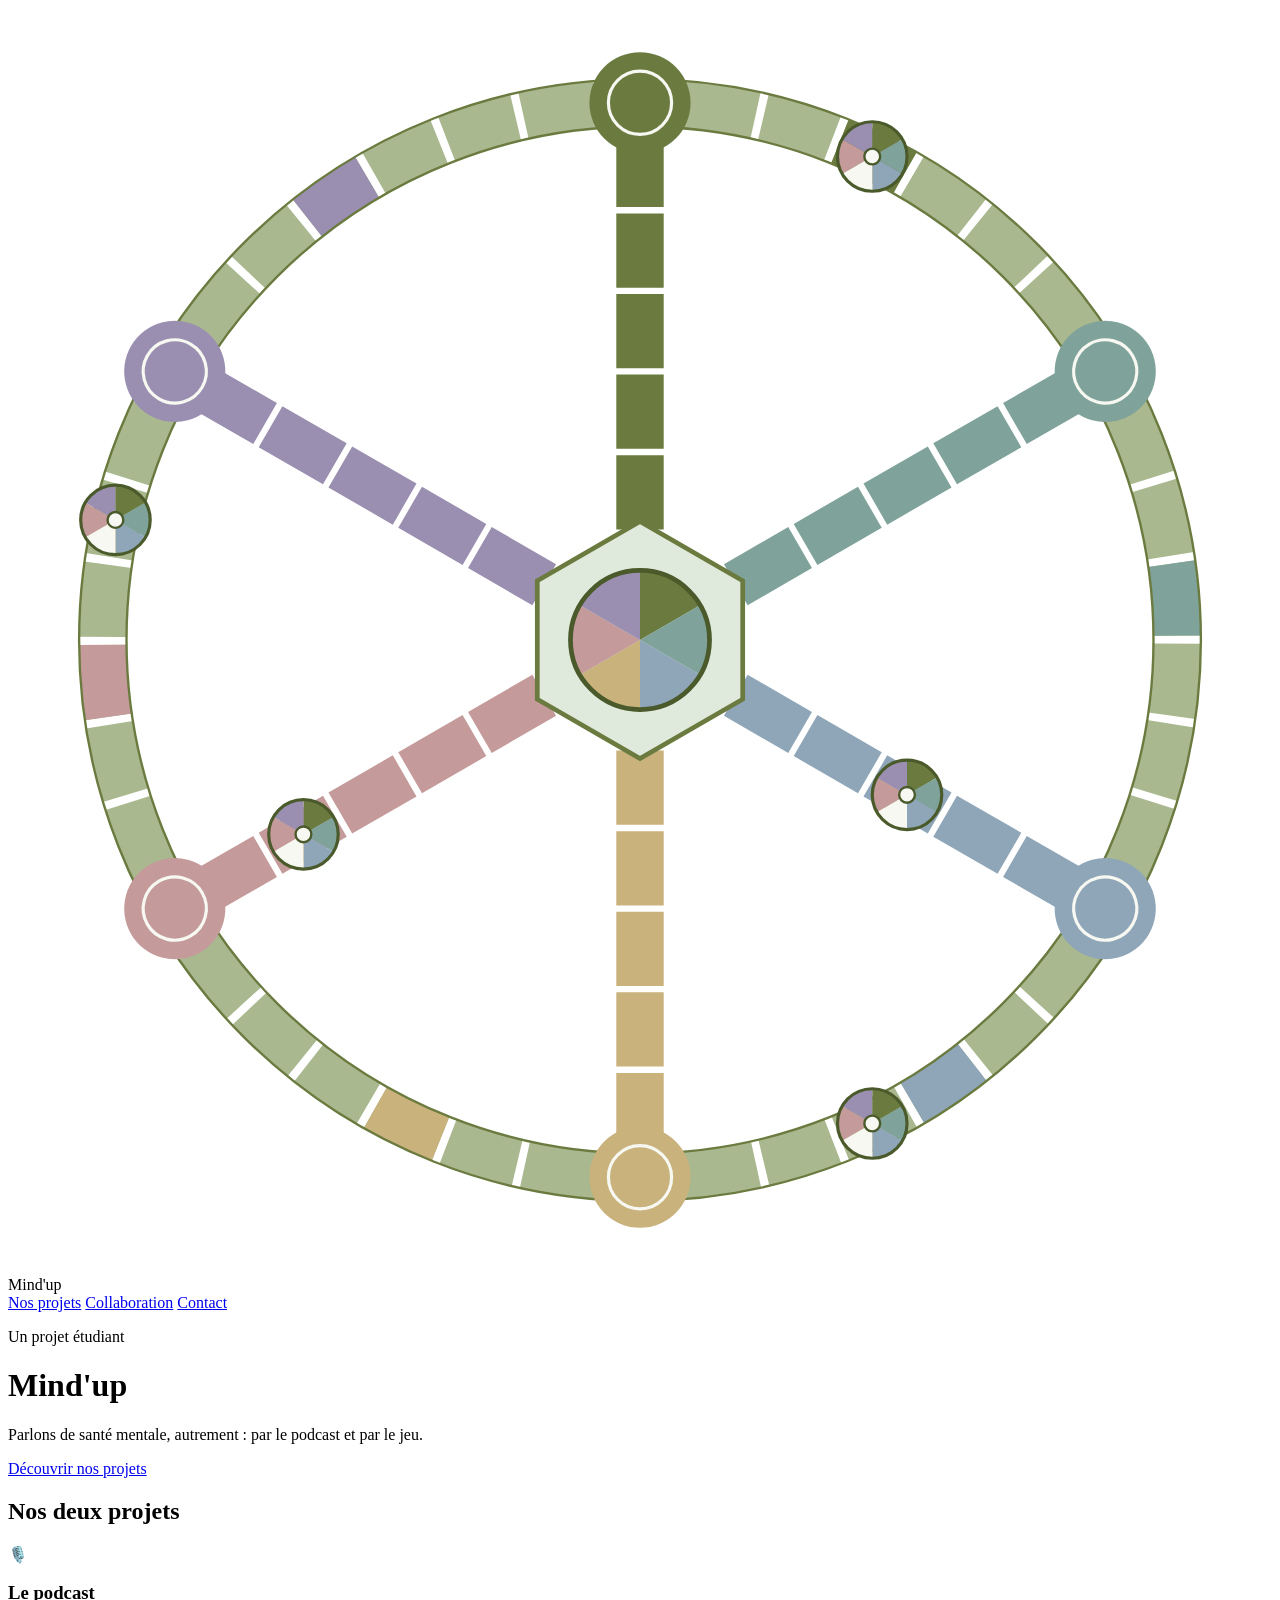
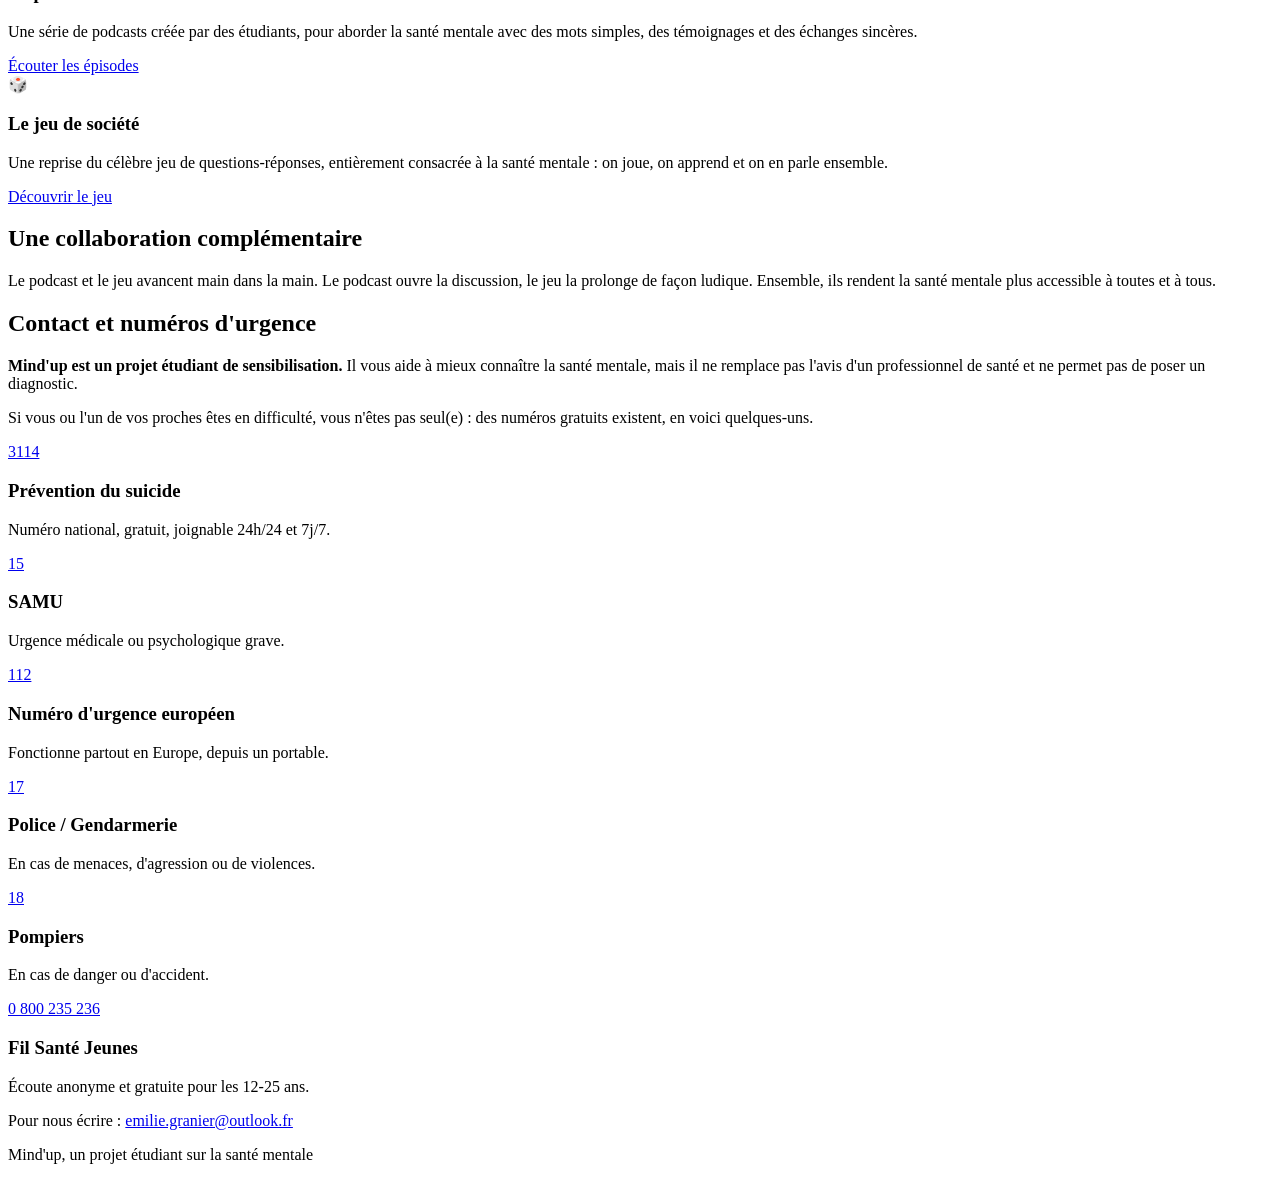
==== index.html @ 5553e407 "Add files via upload" ====
<!DOCTYPE html>
<html lang="fr">
<head>
  <meta charset="UTF-8">
  <meta name="viewport" content="width=device-width, initial-scale=1.0">
  <title>Mind'up</title>
  <link rel="stylesheet" href="style.css">
</head>
<body>
   <svg class="plateau" viewBox="0 0 800 800" aria-hidden="true" xmlns="http://www.w3.org/2000/svg">
  <defs>
    <!-- Camembert complet : 6 parts de couleur -->
    <g id="plein">
      <path d="M0 0 L0 -22 A22 22 0 0 1 19 -11 Z" fill="#6b7b3f"/>
      <path d="M0 0 L19 -11 A22 22 0 0 1 19 11 Z" fill="#7fa39a"/>
      <path d="M0 0 L19 11 A22 22 0 0 1 0 22 Z" fill="#8fa6b8"/>
      <path d="M0 0 L0 22 A22 22 0 0 1 -19 11 Z" fill="#c9b27c"/>
      <path d="M0 0 L-19 11 A22 22 0 0 1 -19 -11 Z" fill="#c49a9a"/>
      <path d="M0 0 L-19 -11 A22 22 0 0 1 0 -22 Z" fill="#9a8fb0"/>
    </g>
    <!-- Pion : camembert avec une part manquante -->
    <g id="pion">
      <use href="#plein"/>
      <path d="M0 0 L0 22 A22 22 0 0 1 -19 11 Z" fill="#f6f8f1"/>
      <circle r="22" fill="none" stroke="#4a5a2b" stroke-width="2"/>
      <circle r="5" fill="#f6f8f1" stroke="#4a5a2b" stroke-width="1.5"/>
    </g>
  </defs>

  <!-- Anneau extérieur : cases neutres -->
  <circle cx="400" cy="400" r="340" fill="none" stroke="#a9b88f" stroke-width="30"
          pathLength="42" stroke-dasharray="0.9 0.1" transform="rotate(-93.857 400 400)"/>

  <!-- Cases de couleur sur l'anneau -->
  <g fill="none" stroke-width="30" pathLength="42" transform="rotate(-93.857 400 400)">
    <circle cx="400" cy="400" r="340" pathLength="42" stroke="#6b7b3f" stroke-width="30" stroke-dasharray="0.9 41.1" stroke-dashoffset="-3"/>
    <circle cx="400" cy="400" r="340" pathLength="42" stroke="#7fa39a" stroke-width="30" stroke-dasharray="0.9 41.1" stroke-dashoffset="-10"/>
    <circle cx="400" cy="400" r="340" pathLength="42" stroke="#8fa6b8" stroke-width="30" stroke-dasharray="0.9 41.1" stroke-dashoffset="-17"/>
    <circle cx="400" cy="400" r="340" pathLength="42" stroke="#c9b27c" stroke-width="30" stroke-dasharray="0.9 41.1" stroke-dashoffset="-24"/>
    <circle cx="400" cy="400" r="340" pathLength="42" stroke="#c49a9a" stroke-width="30" stroke-dasharray="0.9 41.1" stroke-dashoffset="-31"/>
    <circle cx="400" cy="400" r="340" pathLength="42" stroke="#9a8fb0" stroke-width="30" stroke-dasharray="0.9 41.1" stroke-dashoffset="-38"/>
  </g>

  <!-- Fins contours de l'anneau -->
  <circle cx="400" cy="400" r="325" fill="none" stroke="#6b7b3f" stroke-width="1.5"/>
  <circle cx="400" cy="400" r="355" fill="none" stroke="#6b7b3f" stroke-width="1.5"/>

  <!-- Les 6 rayons, chacun avec son quartier de couleur au bout -->
  <g>
    <g transform="rotate(0 400 400)">
      <line x1="400" y1="330" x2="400" y2="75" stroke="#6b7b3f" stroke-width="30" stroke-dasharray="47 4"/>
      <circle cx="400" cy="60" r="32" fill="#6b7b3f"/><circle cx="400" cy="60" r="20" fill="none" stroke="#f6f8f1" stroke-width="2"/>
    </g>
    <g transform="rotate(60 400 400)">
      <line x1="400" y1="330" x2="400" y2="75" stroke="#7fa39a" stroke-width="30" stroke-dasharray="47 4"/>
      <circle cx="400" cy="60" r="32" fill="#7fa39a"/><circle cx="400" cy="60" r="20" fill="none" stroke="#f6f8f1" stroke-width="2"/>
    </g>
    <g transform="rotate(120 400 400)">
      <line x1="400" y1="330" x2="400" y2="75" stroke="#8fa6b8" stroke-width="30" stroke-dasharray="47 4"/>
      <circle cx="400" cy="60" r="32" fill="#8fa6b8"/><circle cx="400" cy="60" r="20" fill="none" stroke="#f6f8f1" stroke-width="2"/>
    </g>
    <g transform="rotate(180 400 400)">
      <line x1="400" y1="330" x2="400" y2="75" stroke="#c9b27c" stroke-width="30" stroke-dasharray="47 4"/>
      <circle cx="400" cy="60" r="32" fill="#c9b27c"/><circle cx="400" cy="60" r="20" fill="none" stroke="#f6f8f1" stroke-width="2"/>
    </g>
    <g transform="rotate(240 400 400)">
      <line x1="400" y1="330" x2="400" y2="75" stroke="#c49a9a" stroke-width="30" stroke-dasharray="47 4"/>
      <circle cx="400" cy="60" r="32" fill="#c49a9a"/><circle cx="400" cy="60" r="20" fill="none" stroke="#f6f8f1" stroke-width="2"/>
    </g>
    <g transform="rotate(300 400 400)">
      <line x1="400" y1="330" x2="400" y2="75" stroke="#9a8fb0" stroke-width="30" stroke-dasharray="47 4"/>
      <circle cx="400" cy="60" r="32" fill="#9a8fb0"/><circle cx="400" cy="60" r="20" fill="none" stroke="#f6f8f1" stroke-width="2"/>
    </g>
  </g>

  <!-- Centre : hexagone + camembert -->
  <polygon points="400,325 465,362.5 465,437.5 400,475 335,437.5 335,362.5"
           fill="#dfeadc" stroke="#6b7b3f" stroke-width="3"/>
  <use href="#plein" transform="translate(400 400) scale(2)"/>
  <circle cx="400" cy="400" r="44" fill="none" stroke="#4a5a2b" stroke-width="3"/>

  <!-- Les pions -->
  <use href="#pion" transform="translate(547 94)"/>
  <use href="#pion" transform="translate(547 706)"/>
  <use href="#pion" transform="translate(68 324)"/>
  <use href="#pion" transform="translate(569 498)"/>
  <use href="#pion" transform="translate(187 523)"/>
</svg> 

  <!-- Menu -->
  <nav class="menu">
    <span class="logo">Mind'up</span>
    <div class="liens">
      <a href="#projets">Nos projets</a>
      <a href="#collaboration">Collaboration</a>
      <a href="#contact">Contact</a>
    </div>
  </nav>

  <!-- Bandeau d'accueil -->
  <header class="accueil">
    <p class="surtitre">Un projet étudiant</p>
    <h1>Mind'up</h1>
    <p class="accroche">Parlons de santé mentale, autrement : par le podcast et par le jeu.</p>
    <a href="#projets" class="bouton">Découvrir nos projets</a>
  </header>

  <!-- Les deux projets -->
  <section id="projets" class="section">
    <h2>Nos deux projets</h2>
    <div class="cartes">

      <article class="carte">
        <div class="icone">🎙️</div>
        <h3>Le podcast</h3>
        <p>Une série de podcasts créée par des étudiants, pour aborder la santé mentale avec des mots simples, des témoignages et des échanges sincères.</p>
       <a href="podcast.html" class="bouton-contour">Écouter les épisodes</a>
      </article>

      <article class="carte">
        <div class="icone">🎲</div>
        <h3>Le jeu de société</h3>
        <p>Une reprise du célèbre jeu de questions-réponses, entièrement consacrée à la santé mentale : on joue, on apprend et on en parle ensemble.</p>
       <a href="jeu.html" class="bouton-contour">Découvrir le jeu</a>
      </article>

    </div>
  </section>

  <!-- Collaboration -->
  <section id="collaboration" class="section collaboration">
    <h2>Une collaboration complémentaire</h2>
    <p>Le podcast et le jeu avancent main dans la main. Le podcast ouvre la discussion, le jeu la prolonge de façon ludique. Ensemble, ils rendent la santé mentale plus accessible à toutes et à tous.</p>
  </section>

   <!-- Contact et urgences -->
  <section id="contact" class="section">
    <h2>Contact et numéros d'urgence</h2>

    <div class="avertissement">
      <p><strong>Mind'up est un projet étudiant de sensibilisation.</strong> Il vous aide à mieux connaître la santé mentale, mais il ne remplace pas l'avis d'un professionnel de santé et ne permet pas de poser un diagnostic.</p>
      <p>Si vous ou l'un de vos proches êtes en difficulté, vous n'êtes pas seul(e) : des numéros gratuits existent, en voici quelques-uns.</p>
    </div>

    <div class="cartes urgences">

      <article class="carte urgence urgence-vitale">
        <p class="tel"><a href="tel:3114">3114</a></p>
        <h3>Prévention du suicide</h3>
        <p>Numéro national, gratuit, joignable 24h/24 et 7j/7.</p>
      </article>

      <article class="carte urgence urgence-vitale">
        <p class="tel"><a href="tel:15">15</a></p>
        <h3>SAMU</h3>
        <p>Urgence médicale ou psychologique grave.</p>
      </article>

      <article class="carte urgence">
        <p class="tel"><a href="tel:112">112</a></p>
        <h3>Numéro d'urgence européen</h3>
        <p>Fonctionne partout en Europe, depuis un portable.</p>
      </article>

      <article class="carte urgence">
        <p class="tel"><a href="tel:17">17</a></p>
        <h3>Police / Gendarmerie</h3>
        <p>En cas de menaces, d'agression ou de violences.</p>
      </article>

      <article class="carte urgence">
        <p class="tel"><a href="tel:18">18</a></p>
        <h3>Pompiers</h3>
        <p>En cas de danger ou d'accident.</p>
      </article>

      <article class="carte urgence">
        <p class="tel"><a href="tel:0800235236">0 800 235 236</a></p>
        <h3>Fil Santé Jeunes</h3>
        <p>Écoute anonyme et gratuite pour les 12-25 ans.</p>
      </article>

    </div>

    <p class="contact-mail">Pour nous écrire : <a href="mailto:emilie.granier@outlook.fr">emilie.granier@outlook.fr</a></p>
  </section>

  <!-- Pied de page -->
  <footer class="pied">
    <p>Mind'up, un projet étudiant sur la santé mentale</p>
  </footer>
</body>
</html>
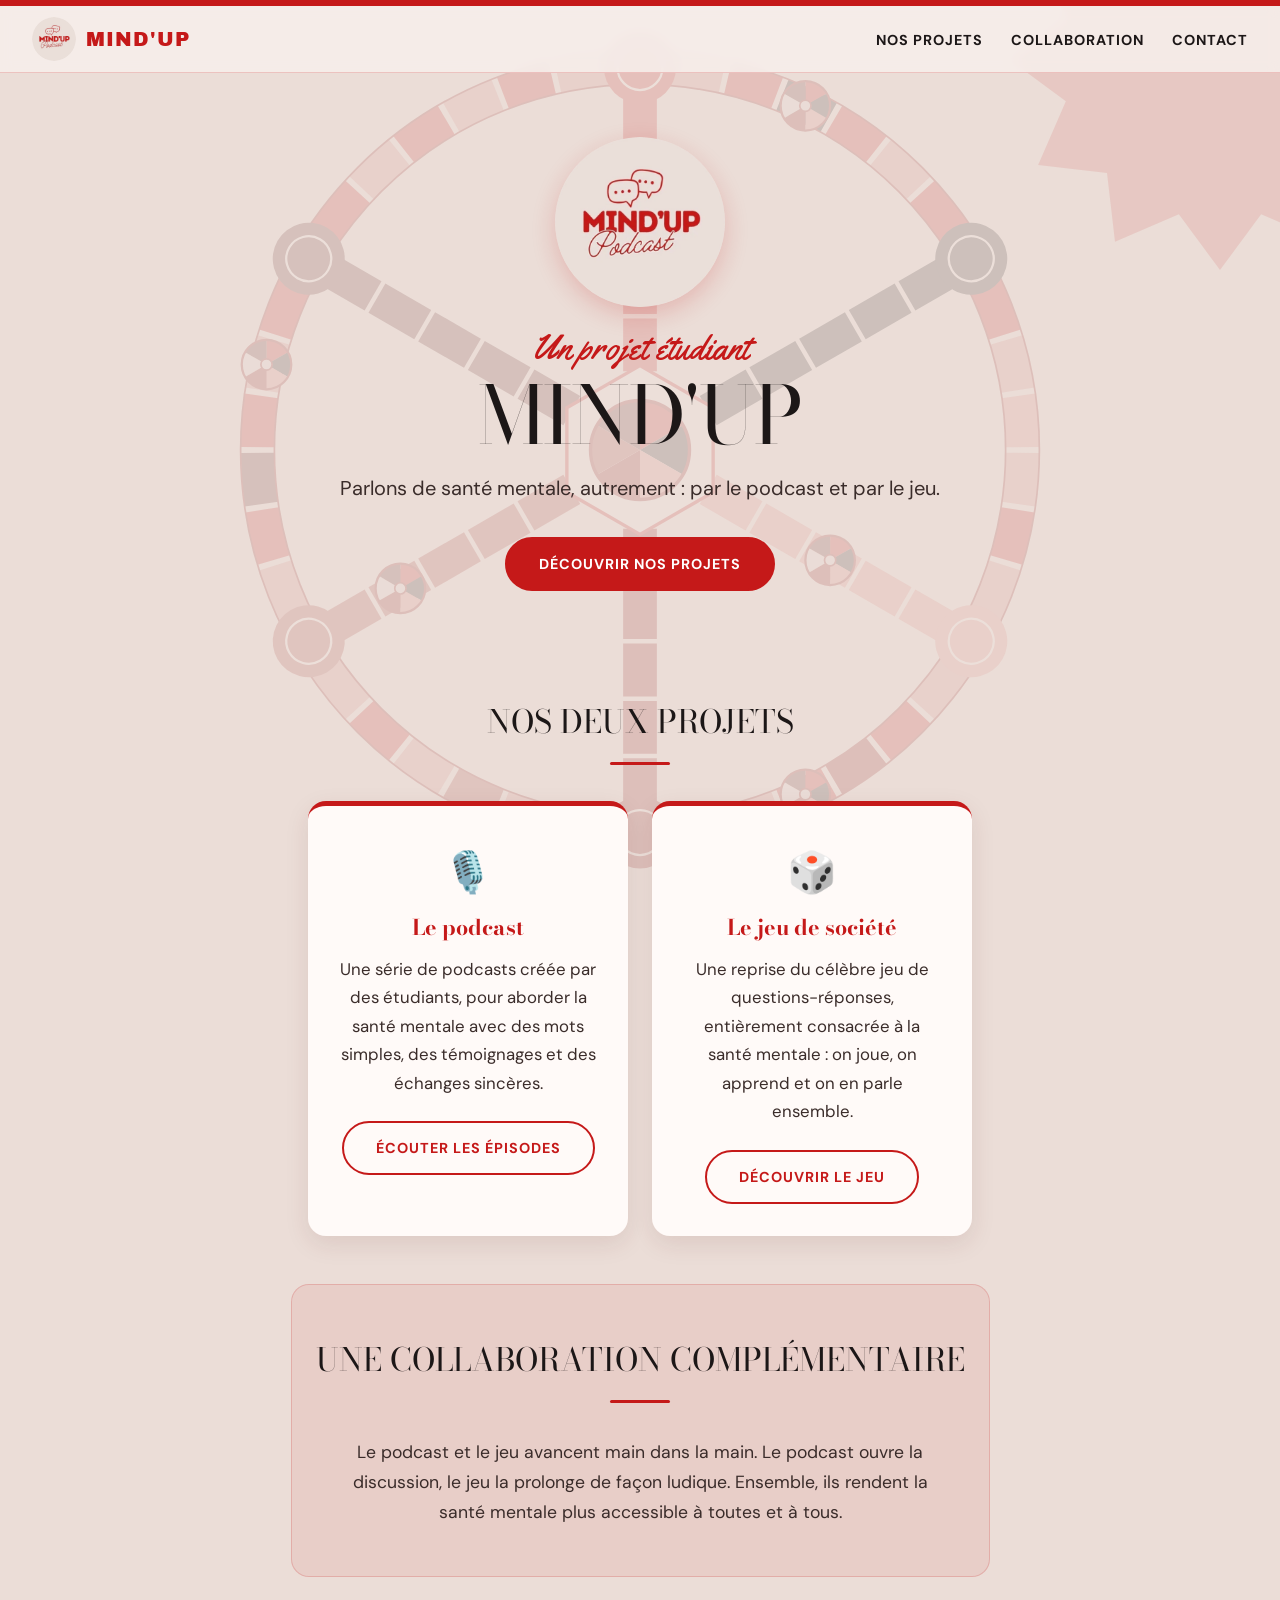
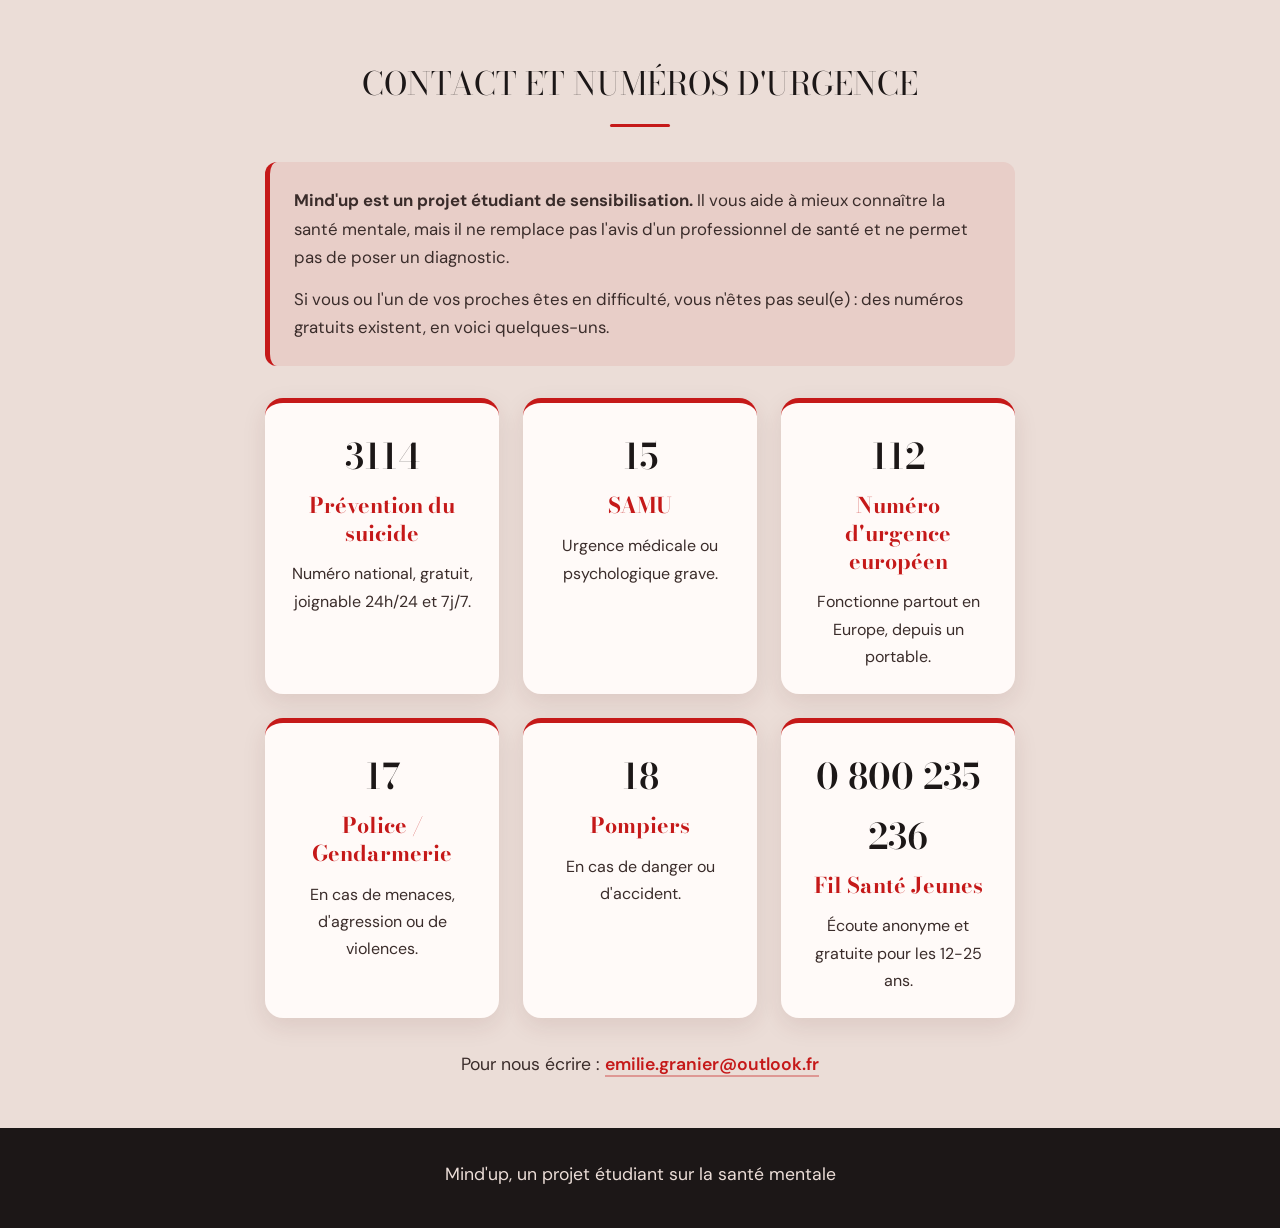
==== commit cc0db950: "Add files via upload" ====
--- a/index.html
+++ b/index.html
@@ -5,91 +5,14 @@
   <meta name="viewport" content="width=device-width, initial-scale=1.0">
   <title>Mind'up</title>
   <link rel="stylesheet" href="style.css">
+  <link rel="icon" href="logo.png">
 </head>
 <body>
-   <svg class="plateau" viewBox="0 0 800 800" aria-hidden="true" xmlns="http://www.w3.org/2000/svg">
-  <defs>
-    <!-- Camembert complet : 6 parts de couleur -->
-    <g id="plein">
-      <path d="M0 0 L0 -22 A22 22 0 0 1 19 -11 Z" fill="#6b7b3f"/>
-      <path d="M0 0 L19 -11 A22 22 0 0 1 19 11 Z" fill="#7fa39a"/>
-      <path d="M0 0 L19 11 A22 22 0 0 1 0 22 Z" fill="#8fa6b8"/>
-      <path d="M0 0 L0 22 A22 22 0 0 1 -19 11 Z" fill="#c9b27c"/>
-      <path d="M0 0 L-19 11 A22 22 0 0 1 -19 -11 Z" fill="#c49a9a"/>
-      <path d="M0 0 L-19 -11 A22 22 0 0 1 0 -22 Z" fill="#9a8fb0"/>
-    </g>
-    <!-- Pion : camembert avec une part manquante -->
-    <g id="pion">
-      <use href="#plein"/>
-      <path d="M0 0 L0 22 A22 22 0 0 1 -19 11 Z" fill="#f6f8f1"/>
-      <circle r="22" fill="none" stroke="#4a5a2b" stroke-width="2"/>
-      <circle r="5" fill="#f6f8f1" stroke="#4a5a2b" stroke-width="1.5"/>
-    </g>
-  </defs>
-
-  <!-- Anneau extérieur : cases neutres -->
-  <circle cx="400" cy="400" r="340" fill="none" stroke="#a9b88f" stroke-width="30"
-          pathLength="42" stroke-dasharray="0.9 0.1" transform="rotate(-93.857 400 400)"/>
-
-  <!-- Cases de couleur sur l'anneau -->
-  <g fill="none" stroke-width="30" pathLength="42" transform="rotate(-93.857 400 400)">
-    <circle cx="400" cy="400" r="340" pathLength="42" stroke="#6b7b3f" stroke-width="30" stroke-dasharray="0.9 41.1" stroke-dashoffset="-3"/>
-    <circle cx="400" cy="400" r="340" pathLength="42" stroke="#7fa39a" stroke-width="30" stroke-dasharray="0.9 41.1" stroke-dashoffset="-10"/>
-    <circle cx="400" cy="400" r="340" pathLength="42" stroke="#8fa6b8" stroke-width="30" stroke-dasharray="0.9 41.1" stroke-dashoffset="-17"/>
-    <circle cx="400" cy="400" r="340" pathLength="42" stroke="#c9b27c" stroke-width="30" stroke-dasharray="0.9 41.1" stroke-dashoffset="-24"/>
-    <circle cx="400" cy="400" r="340" pathLength="42" stroke="#c49a9a" stroke-width="30" stroke-dasharray="0.9 41.1" stroke-dashoffset="-31"/>
-    <circle cx="400" cy="400" r="340" pathLength="42" stroke="#9a8fb0" stroke-width="30" stroke-dasharray="0.9 41.1" stroke-dashoffset="-38"/>
-  </g>
-
-  <!-- Fins contours de l'anneau -->
-  <circle cx="400" cy="400" r="325" fill="none" stroke="#6b7b3f" stroke-width="1.5"/>
-  <circle cx="400" cy="400" r="355" fill="none" stroke="#6b7b3f" stroke-width="1.5"/>
-
-  <!-- Les 6 rayons, chacun avec son quartier de couleur au bout -->
-  <g>
-    <g transform="rotate(0 400 400)">
-      <line x1="400" y1="330" x2="400" y2="75" stroke="#6b7b3f" stroke-width="30" stroke-dasharray="47 4"/>
-      <circle cx="400" cy="60" r="32" fill="#6b7b3f"/><circle cx="400" cy="60" r="20" fill="none" stroke="#f6f8f1" stroke-width="2"/>
-    </g>
-    <g transform="rotate(60 400 400)">
-      <line x1="400" y1="330" x2="400" y2="75" stroke="#7fa39a" stroke-width="30" stroke-dasharray="47 4"/>
-      <circle cx="400" cy="60" r="32" fill="#7fa39a"/><circle cx="400" cy="60" r="20" fill="none" stroke="#f6f8f1" stroke-width="2"/>
-    </g>
-    <g transform="rotate(120 400 400)">
-      <line x1="400" y1="330" x2="400" y2="75" stroke="#8fa6b8" stroke-width="30" stroke-dasharray="47 4"/>
-      <circle cx="400" cy="60" r="32" fill="#8fa6b8"/><circle cx="400" cy="60" r="20" fill="none" stroke="#f6f8f1" stroke-width="2"/>
-    </g>
-    <g transform="rotate(180 400 400)">
-      <line x1="400" y1="330" x2="400" y2="75" stroke="#c9b27c" stroke-width="30" stroke-dasharray="47 4"/>
-      <circle cx="400" cy="60" r="32" fill="#c9b27c"/><circle cx="400" cy="60" r="20" fill="none" stroke="#f6f8f1" stroke-width="2"/>
-    </g>
-    <g transform="rotate(240 400 400)">
-      <line x1="400" y1="330" x2="400" y2="75" stroke="#c49a9a" stroke-width="30" stroke-dasharray="47 4"/>
-      <circle cx="400" cy="60" r="32" fill="#c49a9a"/><circle cx="400" cy="60" r="20" fill="none" stroke="#f6f8f1" stroke-width="2"/>
-    </g>
-    <g transform="rotate(300 400 400)">
-      <line x1="400" y1="330" x2="400" y2="75" stroke="#9a8fb0" stroke-width="30" stroke-dasharray="47 4"/>
-      <circle cx="400" cy="60" r="32" fill="#9a8fb0"/><circle cx="400" cy="60" r="20" fill="none" stroke="#f6f8f1" stroke-width="2"/>
-    </g>
-  </g>
-
-  <!-- Centre : hexagone + camembert -->
-  <polygon points="400,325 465,362.5 465,437.5 400,475 335,437.5 335,362.5"
-           fill="#dfeadc" stroke="#6b7b3f" stroke-width="3"/>
-  <use href="#plein" transform="translate(400 400) scale(2)"/>
-  <circle cx="400" cy="400" r="44" fill="none" stroke="#4a5a2b" stroke-width="3"/>
-
-  <!-- Les pions -->
-  <use href="#pion" transform="translate(547 94)"/>
-  <use href="#pion" transform="translate(547 706)"/>
-  <use href="#pion" transform="translate(68 324)"/>
-  <use href="#pion" transform="translate(569 498)"/>
-  <use href="#pion" transform="translate(187 523)"/>
-</svg> 
+<div class="plateau" aria-hidden="true"></div>
 
   <!-- Menu -->
   <nav class="menu">
-    <span class="logo">Mind'up</span>
+    <span class="logo"><img src="logo.png" alt="">Mind'up</span>
     <div class="liens">
       <a href="#projets">Nos projets</a>
       <a href="#collaboration">Collaboration</a>
@@ -99,6 +22,7 @@
 
   <!-- Bandeau d'accueil -->
   <header class="accueil">
+    <img src="logo.png" alt="Logo Mind'up Podcast" class="logo-hero">
     <p class="surtitre">Un projet étudiant</p>
     <h1>Mind'up</h1>
     <p class="accroche">Parlons de santé mentale, autrement : par le podcast et par le jeu.</p>
@@ -142,15 +66,15 @@
       <p>Si vous ou l'un de vos proches êtes en difficulté, vous n'êtes pas seul(e) : des numéros gratuits existent, en voici quelques-uns.</p>
     </div>
 
-    <div class="cartes urgences">
+       <div class="cartes urgences">
 
-      <article class="carte urgence urgence-vitale">
+      <article class="carte urgence">
         <p class="tel"><a href="tel:3114">3114</a></p>
         <h3>Prévention du suicide</h3>
         <p>Numéro national, gratuit, joignable 24h/24 et 7j/7.</p>
       </article>
 
-      <article class="carte urgence urgence-vitale">
+      <article class="carte urgence">
         <p class="tel"><a href="tel:15">15</a></p>
         <h3>SAMU</h3>
         <p>Urgence médicale ou psychologique grave.</p>
--- a/style.css
+++ b/style.css
@@ -0,0 +1,577 @@
+/* ==========================================================
+   MIND'UP : feuille de style, identité visuelle rouge & crème
+   ========================================================== */
+
+/* Polices (Google Fonts) */
+@import url("https://fonts.googleapis.com/css2?family=Bodoni+Moda:wght@400;600;700&family=Yellowtail&family=Archivo+Black&family=DM+Sans:wght@400;500;700&display=swap");
+
+/* Palette et polices : change un code ici, il change partout */
+:root {
+  --rouge: #c51919;
+  --rouge-fonce: #8f1010;
+  --creme: #ebddd7;
+  --creme-clair: #f6eeeb;
+  --carte: #fffaf8;
+  --encre: #1c1717;
+  --texte: #3a2c2a;
+
+  --police-titre: "Bodoni Moda", "Didot", Georgia, serif;
+  --police-script: "Yellowtail", "Brush Script MT", cursive;
+  --police-logo: "Archivo Black", "Arial Black", sans-serif;
+  --police-texte: "DM Sans", "Segoe UI", Arial, sans-serif;
+}
+
+/* ---------- Réglages de base ---------- */
+* {
+  box-sizing: border-box;
+  margin: 0;
+  padding: 0;
+}
+
+html {
+  scroll-behavior: smooth;
+}
+
+body {
+  font-family: var(--police-texte);
+  line-height: 1.7;
+  color: var(--texte);
+  background-color: var(--creme);
+  min-height: 100vh;
+  display: flex;
+  flex-direction: column;
+  align-items: stretch;
+  text-align: center;
+  border-top: 6px solid var(--rouge);
+}
+
+/* Étoile rouge discrète en haut à droite (clin d'œil au post) */
+body::after {
+  content: "";
+  position: fixed;
+  top: -150px;
+  right: -150px;
+  width: 420px;
+  height: 420px;
+  z-index: -1;
+  pointer-events: none;
+  background: var(--rouge);
+  opacity: 0.1;
+  clip-path: polygon(50.0% 0.0%, 59.8% 13.3%, 75.0% 6.7%, 76.9% 23.1%, 93.3% 25.0%, 86.7% 40.2%, 100.0% 50.0%, 86.7% 59.8%, 93.3% 75.0%, 76.9% 76.9%, 75.0% 93.3%, 59.8% 86.7%, 50.0% 100.0%, 40.2% 86.7%, 25.0% 93.3%, 23.1% 76.9%, 6.7% 75.0%, 13.3% 59.8%, 0.0% 50.0%, 13.3% 40.2%, 6.7% 25.0%, 23.1% 23.1%, 25.0% 6.7%, 40.2% 13.3%);
+}
+
+/* ---------- Titres et textes ---------- */
+h1 {
+  font-family: var(--police-titre);
+  font-size: clamp(2.8rem, 9vw, 5rem);
+  font-weight: 400;
+  line-height: 1;
+  text-transform: uppercase;
+  letter-spacing: -1px;
+  color: var(--encre);
+  margin-bottom: 1rem;
+}
+
+h2 {
+  font-family: var(--police-titre);
+  font-size: 2rem;
+  font-weight: 400;
+  text-transform: uppercase;
+  color: var(--encre);
+}
+
+h3 {
+  font-family: var(--police-titre);
+  font-size: 1.35rem;
+  font-weight: 700;
+  line-height: 1.3;
+  color: var(--rouge);
+}
+
+p {
+  font-size: 1.1rem;
+  max-width: 600px;
+  margin-bottom: 1rem;
+}
+
+/* ---------- Liens et boutons ---------- */
+a {
+  color: var(--rouge);
+  text-decoration: none;
+  font-weight: 600;
+  border-bottom: 2px solid rgba(197, 25, 25, 0.35);
+}
+
+a:hover {
+  color: var(--rouge-fonce);
+  border-bottom-color: var(--rouge-fonce);
+}
+
+button {
+  background: var(--rouge);
+  color: #fff;
+  border: none;
+  padding: 0.8rem 1.8rem;
+  border-radius: 999px;
+  font-family: var(--police-texte);
+  font-size: 1rem;
+  cursor: pointer;
+  transition: transform 0.2s, background 0.2s;
+}
+
+button:hover {
+  background: var(--rouge-fonce);
+  transform: translateY(-2px);
+}
+
+.bouton,
+.bouton-contour {
+  display: inline-block;
+  padding: 0.8rem 2rem;
+  border: 2px solid var(--rouge);
+  border-radius: 999px;
+  font-size: 0.9rem;
+  font-weight: 700;
+  text-transform: uppercase;
+  letter-spacing: 1px;
+  transition: transform 0.2s, background 0.2s, color 0.2s;
+}
+
+.bouton {
+  background: var(--rouge);
+  color: #fff;
+}
+
+.bouton:hover {
+  background: var(--rouge-fonce);
+  border-color: var(--rouge-fonce);
+  color: #fff;
+  transform: translateY(-2px);
+}
+
+.bouton-contour {
+  background: transparent;
+  color: var(--rouge);
+}
+
+.bouton-contour:hover {
+  background: var(--rouge);
+  color: #fff;
+  transform: translateY(-2px);
+}
+
+/* Bouton grisé, non cliquable */
+.bouton-inactif {
+  background: #d9c9c3;
+  border-color: #d9c9c3;
+  color: #8a7a76;
+  cursor: not-allowed;
+}
+
+/* ---------- Menu ---------- */
+.menu {
+  position: sticky;
+  top: 0;
+  z-index: 5;
+  display: flex;
+  flex-wrap: wrap;
+  justify-content: space-between;
+  align-items: center;
+  gap: 0.5rem 1.5rem;
+  padding: 0.7rem 2rem;
+  background: rgba(246, 238, 235, 0.88);
+  backdrop-filter: blur(6px);
+  border-bottom: 1px solid rgba(197, 25, 25, 0.2);
+}
+
+.logo {
+  display: inline-flex;
+  align-items: center;
+  gap: 0.6rem;
+  font-family: var(--police-logo);
+  font-size: 1.25rem;
+  text-transform: uppercase;
+  letter-spacing: 1px;
+  color: var(--rouge);
+  border-bottom: none;
+}
+
+.logo:hover {
+  border-bottom: none;
+}
+
+.logo img {
+  width: 44px;
+  height: 44px;
+  border-radius: 50%;
+}
+
+.liens a {
+  margin-left: 1.5rem;
+  font-size: 0.9rem;
+  font-weight: 700;
+  text-transform: uppercase;
+  letter-spacing: 1px;
+  color: var(--encre);
+  border-bottom: none;
+}
+
+.liens a:hover {
+  color: var(--rouge);
+}
+
+/* ---------- Bandeau d'accueil ---------- */
+.accueil {
+  padding: 4rem 1.5rem 3.5rem;
+}
+
+.logo-hero {
+  display: block;
+  width: 170px;
+  height: 170px;
+  margin: 0 auto 1.2rem;
+  border-radius: 50%;
+  box-shadow: 0 8px 24px rgba(197, 25, 25, 0.2);
+}
+
+.surtitre {
+  font-family: var(--police-script);
+  font-size: 2.2rem;
+  line-height: 1.2;
+  color: var(--rouge);
+  margin: 0 auto 0.4rem;
+}
+
+.accroche {
+  font-size: 1.25rem;
+  margin: 0 auto 2rem;
+}
+
+/* ---------- Sections ---------- */
+.section {
+  padding: 3rem 1.5rem;
+  max-width: 1000px;
+  margin: 0 auto;
+}
+
+.section h2 {
+  margin-bottom: 2.2rem;
+}
+
+/* Petit trait rouge sous les titres de section */
+.section h2::after {
+  content: "";
+  display: block;
+  width: 60px;
+  height: 3px;
+  background: var(--rouge);
+  border-radius: 2px;
+  margin: 0.8rem auto 0;
+}
+
+/* Texte de la partie "Origine" */
+.texte {
+  max-width: 750px;
+}
+
+.texte p {
+  margin-bottom: 1.2rem;
+}
+
+/* ---------- Cartes ---------- */
+.cartes {
+  display: grid;
+  grid-template-columns: repeat(auto-fit, minmax(280px, 1fr));
+  gap: 1.5rem;
+}
+
+.carte {
+  background: var(--carte);
+  border-radius: 18px;
+  padding: 2rem;
+  border-top: 5px solid var(--rouge);
+  box-shadow: 0 8px 24px rgba(90, 31, 31, 0.1);
+  transition: transform 0.2s;
+}
+
+.carte:hover {
+  transform: translateY(-6px);
+}
+
+.carte .icone {
+  font-size: 2.5rem;
+  margin-bottom: 0.5rem;
+}
+
+.carte h3 {
+  margin-bottom: 0.8rem;
+}
+
+.carte p {
+  font-size: 1.05rem;
+  margin-bottom: 1.5rem;
+}
+
+/* ---------- Collaboration ---------- */
+.collaboration {
+  background: rgba(197, 25, 25, 0.07);
+  border: 1px solid rgba(197, 25, 25, 0.18);
+  border-radius: 18px;
+  margin-bottom: 2rem;
+}
+
+.collaboration p {
+  margin: 0 auto;
+}
+
+/* ---------- Page du jeu : les règles ---------- */
+.etapes {
+  display: grid;
+  grid-template-columns: 1fr;
+  gap: 1.5rem;
+  max-width: 750px;
+  margin: 0 auto;
+}
+
+.etape {
+  position: relative;
+  text-align: left;
+  background: var(--carte);
+  border-radius: 18px;
+  border-left: 5px solid var(--rouge);
+  padding: 1.8rem 1.5rem 1.8rem 5.5rem;
+  box-shadow: 0 8px 24px rgba(90, 31, 31, 0.1);
+}
+
+.numero {
+  position: absolute;
+  left: 1.5rem;
+  top: 1.8rem;
+  display: flex;
+  justify-content: center;
+  align-items: center;
+  width: 48px;
+  height: 48px;
+  border-radius: 50%;
+  background: var(--rouge);
+  color: #fff;
+  font-family: var(--police-logo);
+  font-size: 1.3rem;
+}
+
+.etape h3 {
+  margin-bottom: 0.4rem;
+}
+
+.etape p {
+  margin-bottom: 0;
+}
+
+/* ---------- Page du jeu : couleurs des thèmes ---------- */
+.theme h3 {
+  color: var(--couleur);
+}
+
+.theme {
+  border-top-color: var(--couleur);
+}
+
+.theme-violet { --couleur: #7c5ea8; }
+.theme-orange { --couleur: #d1741f; }
+.theme-rose   { --couleur: #c95a86; }
+.theme-vert   { --couleur: #4f7d3a; }
+.theme-jaune  { --couleur: #bf931a; }
+.theme-bleu   { --couleur: #3b7ab8; }
+
+/* ---------- Page podcast ---------- */
+.attente {
+  max-width: 650px;
+  margin: 0 auto;
+  padding: 3rem 2rem;
+  background: var(--carte);
+  border-radius: 18px;
+  border-top: 5px solid var(--rouge);
+  box-shadow: 0 8px 24px rgba(90, 31, 31, 0.1);
+}
+
+.attente .icone {
+  font-size: 3rem;
+  margin: 1rem 0 0.5rem;
+}
+
+.attente h2 {
+  font-size: 1.6rem;
+  margin-bottom: 1.5rem;
+}
+
+.attente p {
+  margin: 0 auto 1.5rem;
+}
+
+.badge {
+  display: inline-block;
+  padding: 0.3rem 1rem;
+  background: rgba(197, 25, 25, 0.1);
+  color: var(--rouge);
+  border-radius: 999px;
+  font-size: 0.85rem;
+  font-weight: 700;
+  text-transform: uppercase;
+  letter-spacing: 1.5px;
+}
+
+/* Chaînes recommandées */
+.intro-chaines {
+  margin: -1rem auto 2rem;
+}
+
+.chaine {
+  position: relative;
+  padding-top: 2.8rem;
+}
+
+.etiquette {
+  position: absolute;
+  top: 1rem;
+  left: 50%;
+  transform: translateX(-50%);
+  white-space: nowrap;
+  padding: 0.2rem 0.9rem;
+  background: rgba(197, 25, 25, 0.1);
+  color: var(--rouge);
+  border-radius: 999px;
+  font-size: 0.75rem;
+  font-weight: 700;
+  text-transform: uppercase;
+  letter-spacing: 1.5px;
+}
+
+.note-chaines {
+  margin: 2rem auto 0;
+  font-size: 0.95rem;
+  font-style: italic;
+}
+
+/* ---------- Contact et numéros d'urgence ---------- */
+.avertissement {
+  max-width: 750px;
+  margin: 0 auto 2rem;
+  padding: 1.5rem;
+  background: rgba(197, 25, 25, 0.07);
+  border-left: 5px solid var(--rouge);
+  border-radius: 12px;
+  text-align: left;
+}
+
+.avertissement p {
+  font-size: 1.05rem;
+  max-width: none;
+  margin-bottom: 0.8rem;
+}
+
+.avertissement p:last-child {
+  margin-bottom: 0;
+}
+
+.urgences {
+  grid-template-columns: repeat(auto-fit, minmax(220px, 1fr));
+}
+
+.urgence {
+  padding: 1.5rem;
+}
+
+.urgence p {
+  font-size: 1rem;
+  margin-bottom: 0;
+}
+
+.urgence .tel {
+  font-family: var(--police-titre);
+  font-size: 2.2rem;
+  font-weight: 700;
+  margin-bottom: 0.3rem;
+}
+
+.urgence .tel a {
+  color: var(--encre);
+  border-bottom: none;
+}
+
+.urgence .tel a:hover {
+  color: var(--rouge);
+}
+
+/* Les deux numéros prioritaires sont mis en valeur */
+.urgence-vitale {
+  background: var(--rouge);
+  border-top-color: var(--encre);
+  color: #fff;
+}
+
+.urgence-vitale h3,
+.urgence-vitale .tel a,
+.urgence-vitale .tel a:hover {
+  color: #fff;
+}
+
+.contact-mail {
+  margin: 2rem auto 0;
+}
+
+/* ---------- Pied de page ---------- */
+.pied {
+  margin-top: auto;
+  padding: 2rem 1rem;
+  background: var(--encre);
+  color: var(--creme);
+}
+
+.pied p {
+  max-width: none;
+  margin-bottom: 0.4rem;
+}
+
+.pied a {
+  color: var(--creme);
+  border-bottom-color: var(--rouge);
+}
+
+.pied a:hover {
+  color: #fff;
+}
+
+/* ---------- Décors en filigrane ---------- */
+
+/* Page d'accueil : plateau de jeu (<div class="plateau"> dans index.html) */
+.plateau {
+  position: fixed;
+  top: 50%;
+  left: 50%;
+  width: min(100vmin, 900px);
+  aspect-ratio: 1;
+  transform: translate(-50%, -50%);
+  z-index: -1;
+  pointer-events: none;
+  opacity: 0.14; /* plus petit = plus discret */
+  background: url("plateau.svg") center / contain no-repeat;
+}
+
+/* Pages jeu et podcast : lignes topographiques (<body class="topo">) */
+.topo::before {
+  content: "";
+  position: fixed;
+  inset: 0;
+  z-index: -1;
+  pointer-events: none;
+  background: url("topo.svg") center / cover no-repeat;
+  opacity: 0.13; /* plus petit = plus discret */
+}
+
+/* ---------- Petit utilitaire : texte souligné ---------- */
+.souligne {
+  text-decoration: underline;
+  text-decoration-color: var(--rouge);
+  text-decoration-thickness: 3px;
+  text-underline-offset: 5px;
+}
